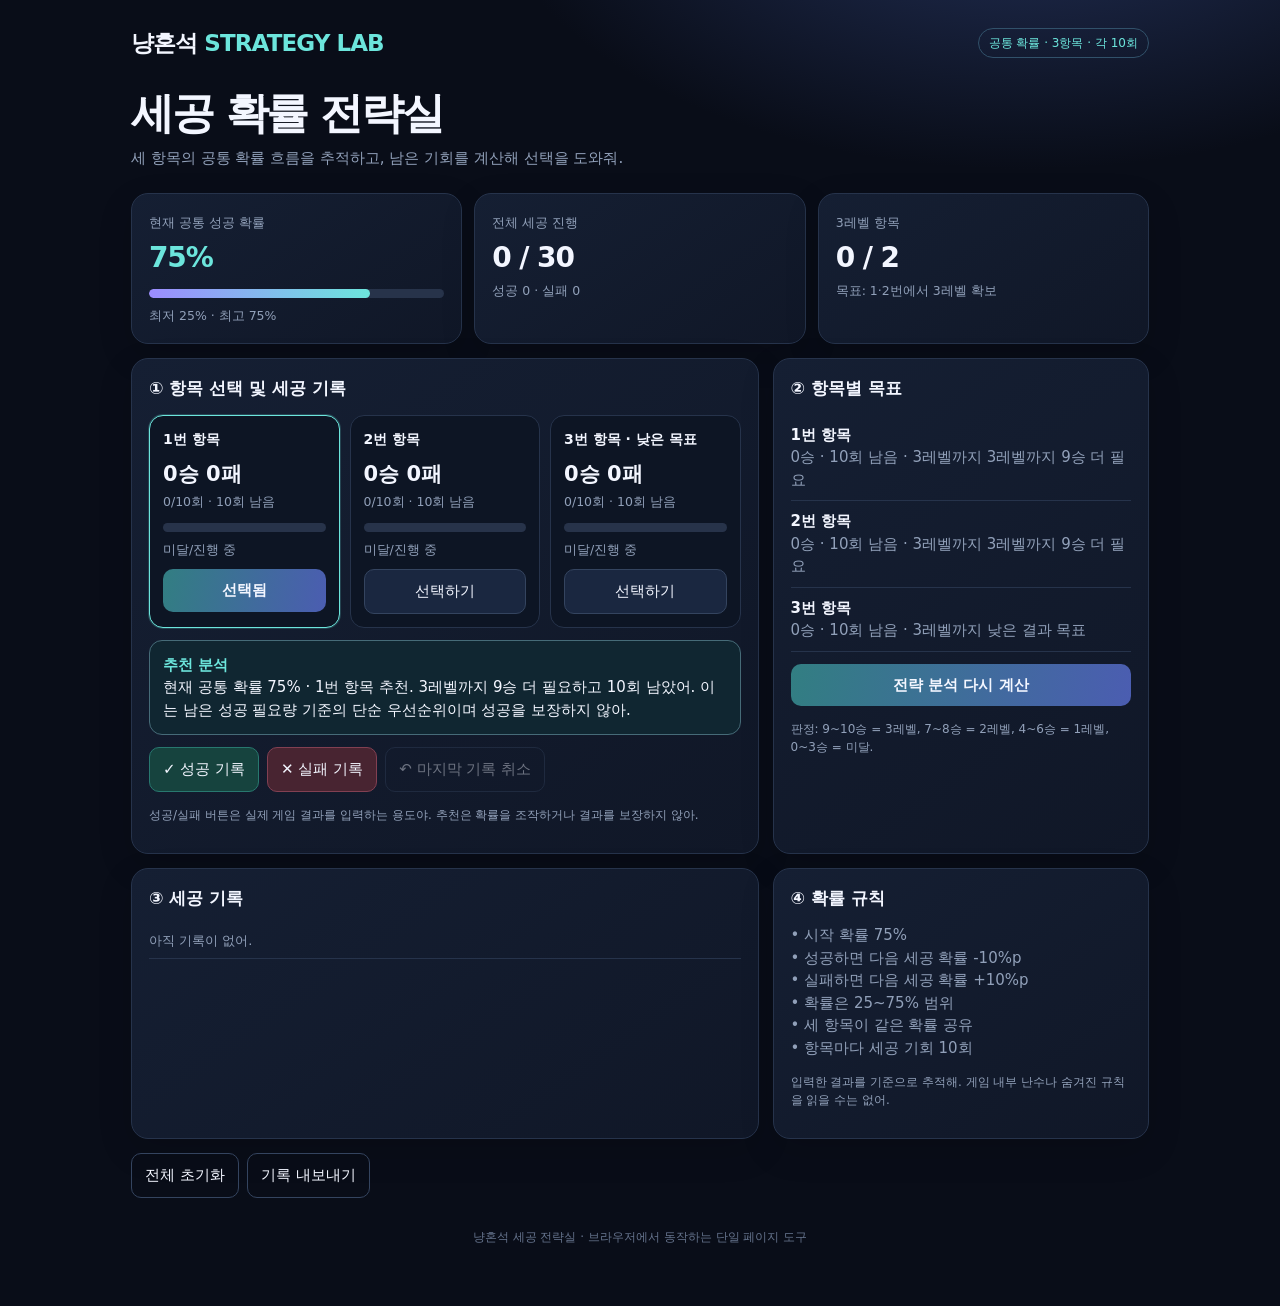
==== index.html @ 6bd81490 "Replace dino-web backend with Nyanghon Stone strategy site" ====
<!doctype html><html lang="ko"><head><meta charset="utf-8"><meta name="viewport" content="width=device-width,initial-scale=1"><meta name="theme-color" content="#090d18"><title>냥혼석 세공 전략실</title><style>
:root{color-scheme:dark;--bg:#090d18;--panel:#121a2b;--line:#26334b;--muted:#91a0b9;--text:#f3f6ff;--cyan:#6ce5dc;--violet:#9c8cff;--red:#ff8795}*{box-sizing:border-box}body{margin:0;background:radial-gradient(900px 500px at 80% -10%,#24325b 0%,transparent 60%),var(--bg);color:var(--text);font:15px/1.5 system-ui,-apple-system,"Noto Sans KR",sans-serif}main{max-width:1050px;margin:auto;padding:26px 16px 60px}.top{display:flex;justify-content:space-between;align-items:center;gap:12px;flex-wrap:wrap}.brand{font-weight:900;letter-spacing:-.04em;font-size:23px}.brand span{color:var(--cyan)}.pill{border:1px solid #31516a;color:var(--cyan);border-radius:99px;padding:5px 10px;font-size:12px}h1{font-size:clamp(27px,5vw,43px);line-height:1.15;letter-spacing:-.05em;margin:28px 0 9px}.sub{color:var(--muted);margin:0 0 24px}.stats{display:grid;grid-template-columns:repeat(3,1fr);gap:12px}.panel,.stat{background:linear-gradient(145deg,#151f33,#101727);border:1px solid var(--line);border-radius:17px;padding:17px;box-shadow:0 12px 35px #0002}.stat small,.muted{color:var(--muted)}.stat strong{display:block;font-size:28px;margin-top:3px;letter-spacing:-.04em}.stat strong.cyan{color:var(--cyan)}.layout{display:grid;grid-template-columns:1.25fr .75fr;gap:14px;margin-top:14px}.panel h2{font-size:17px;margin:0 0 13px}.meter{height:9px;border-radius:99px;background:#27334a;overflow:hidden;margin:10px 0 6px}.meter i{display:block;height:100%;background:linear-gradient(90deg,var(--violet),var(--cyan));border-radius:99px;transition:width .2s}.items{display:grid;grid-template-columns:repeat(3,1fr);gap:10px}.item{border:1px solid var(--line);background:#0d1524;border-radius:14px;padding:13px;min-width:0}.item.active{border-color:var(--cyan);box-shadow:0 0 0 1px #6ce5dc33}.item h3{margin:0;font-size:14px}.level{font-size:21px;font-weight:850;margin:9px 0 0}.item small{color:var(--muted)}button{font:inherit;color:var(--text);border:1px solid #34445f;background:#1a2740;border-radius:10px;padding:10px 13px;cursor:pointer}button:hover{filter:brightness(1.15)}button:disabled{opacity:.4;cursor:not-allowed}.btnrow{display:flex;gap:8px;flex-wrap:wrap;margin-top:12px}.success{background:#16433e;border-color:#28786f}.fail{background:#482431;border-color:#824052}.primary{background:linear-gradient(100deg,#327e82,#4b5db1);border:0;font-weight:750}.ghost{background:transparent}.wide{width:100%}.log{max-height:260px;overflow:auto;font-size:13px}.log div{padding:7px 0;border-bottom:1px solid #26334b}.tag{display:inline-block;border-radius:6px;padding:2px 7px;background:#27334a;font-size:11px;margin-right:5px}.tag.ok{color:var(--cyan)}.tag.no{color:var(--red)}.recommend{border:1px solid #466b78;background:#102631;border-radius:13px;padding:13px;margin-top:12px}.recommend b{color:var(--cyan)}.note{font-size:12px;color:var(--muted);margin-top:14px}.actions{display:flex;gap:8px;flex-wrap:wrap}.foot{color:#65738c;font-size:12px;text-align:center;margin-top:30px}@media(max-width:760px){.layout{grid-template-columns:1fr}.stats{gap:8px}.stat{padding:12px}.stat strong{font-size:23px}.items{gap:7px}.item{padding:10px}.item .level{font-size:18px}}
</style></head><body><main><div class="top"><div class="brand">냥혼석 <span>STRATEGY LAB</span></div><div class="pill">공통 확률 · 3항목 · 각 10회</div></div><h1>세공 확률 전략실</h1><p class="sub">세 항목의 공통 확률 흐름을 추적하고, 남은 기회를 계산해 선택을 도와줘.</p>
<section class="stats"><div class="stat"><small>현재 공통 성공 확률</small><strong class="cyan" id="prob">75%</strong><div class="meter"><i id="bar" style="width:75%"></i></div><small>최저 25% · 최고 75%</small></div><div class="stat"><small>전체 세공 진행</small><strong id="total">0 / 30</strong><small id="record">성공 0 · 실패 0</small></div><div class="stat"><small>3레벨 항목</small><strong id="level3">0 / 2</strong><small>목표: 1·2번에서 3레벨 확보</small></div></section>
<div class="layout"><section class="panel"><h2>① 항목 선택 및 세공 기록</h2><div class="items" id="items"></div><div class="recommend"><b>추천 분석</b><div id="recText">세공 결과를 기록하면 현재 확률과 남은 횟수를 바탕으로 다음 선택을 분석해.</div></div><div class="btnrow"><button class="success" id="win">✓ 성공 기록</button><button class="fail" id="lose">✕ 실패 기록</button><button class="ghost" id="undo">↶ 마지막 기록 취소</button></div><p class="note">성공/실패 버튼은 실제 게임 결과를 입력하는 용도야. 추천은 확률을 조작하거나 결과를 보장하지 않아.</p></section>
<aside class="panel"><h2>② 항목별 목표</h2><div id="goals"></div><div class="btnrow"><button class="primary wide" id="auto">전략 분석 다시 계산</button></div><div class="note">판정: 9~10승 = 3레벨, 7~8승 = 2레벨, 4~6승 = 1레벨, 0~3승 = 미달.</div></aside></div>
<div class="layout"><section class="panel"><h2>③ 세공 기록</h2><div class="log" id="log"><div class="muted">아직 기록이 없어. 항목을 고르고 결과를 기록해 줘.</div></div></section><section class="panel"><h2>④ 확률 규칙</h2><div class="muted">• 시작 확률 75%<br>• 성공하면 다음 세공 확률 -10%p<br>• 실패하면 다음 세공 확률 +10%p<br>• 확률은 25~75% 범위<br>• 세 항목이 같은 확률 공유<br>• 항목마다 세공 기회 10회</div><p class="note">입력한 결과를 기준으로 추적해. 게임 내부 난수나 숨겨진 규칙을 읽을 수는 없어.</p></section></div><div class="actions" style="margin-top:14px"><button class="ghost" id="reset">전체 초기화</button><button class="ghost" id="export">기록 내보내기</button></div><div class="foot">냥혼석 세공 전략실 · 브라우저에서 동작하는 단일 페이지 도구</div></main>
<script>
const names=["1번 항목","2번 항목","3번 항목"];let p=75,active=0,items=[[],[],[]],history=[];const el=id=>document.getElementById(id);
function level(n){return n>=9?3:n>=7?2:n>=4?1:0}
function render(){const total=items.reduce((a,x)=>a+x.length,0),wins=items.flat().filter(Boolean).length;el('prob').textContent=p+'%';el('bar').style.width=p+'%';el('total').textContent=total+' / 30';el('record').textContent='성공 '+wins+' · 실패 '+(total-wins);el('level3').textContent=items.slice(0,2).filter(x=>level(x.filter(Boolean).length)===3).length+' / 2';
el('items').innerHTML=items.map((x,i)=>{const w=x.filter(Boolean).length,l=level(w);return '<div class="item '+(i===active?'active':'')+'"><h3>'+names[i]+(i===2?' · 낮은 목표':'')+'</h3><div class="level">'+w+'승 '+(x.length-w)+'패</div><small>'+x.length+'/10회 · '+(10-x.length)+'회 남음</small><div class="meter"><i style="width:'+(x.length*10)+'%"></i></div><small>'+(l?l+'레벨':'미달/진행 중')+'</small><div style="margin-top:9px"><button data-pick="'+i+'" class="wide '+(i===active?'primary':'')+'">'+(i===active?'선택됨':'선택하기')+'</button></div></div>'}).join('');
el('goals').innerHTML=items.map((x,i)=>{const w=x.filter(Boolean).length;return '<div style="padding:9px 0;border-bottom:1px solid #26334b"><b>'+names[i]+'</b><div class="muted">'+w+'승 · '+(10-x.length)+'회 남음 · 3레벨까지 '+(i===2?'낮은 결과 목표':'3레벨까지 '+Math.max(0,9-w)+'승 더 필요')+'</div></div>'}).join('');
const candidates=items.map((x,i)=>({i,left:10-x.length,w:x.filter(Boolean).length,need:Math.max(0,9-x.filter(Boolean).length)})).filter(x=>x.left>0&&x.i<2);let rec='1·2번 항목의 세공이 끝났어. 3번은 낮은 결과를 목표로 별도 관리해.';if(candidates.length){candidates.sort((a,b)=>(a.need/a.left)-(b.need/b.left)||b.left-a.left);const b=candidates[0];rec='현재 공통 확률 '+p+'% · '+names[b.i]+' 추천. 3레벨까지 '+b.need+'승 더 필요하고 '+b.left+'회 남았어. 이는 남은 성공 필요량 기준의 단순 우선순위이며 성공을 보장하지 않아.'}el('recText').textContent=rec;
el('win').disabled=items[active].length>=10||total>=30;el('lose').disabled=items[active].length>=10||total>=30;el('undo').disabled=!history.length;el('log').innerHTML=history.length?history.slice().reverse().map(h=>'<div><span class="tag '+(h.ok?'ok':'no')+'">'+(h.ok?'성공':'실패')+'</span>'+names[h.i]+' · '+h.before+'% → '+h.after+'% <span class="muted">('+h.iCount+'/10회)</span></div>').join(''):'<div class="muted">아직 기록이 없어.</div>'}
el('items').addEventListener('click',e=>{const b=e.target.closest('[data-pick]');if(b){active=+b.dataset.pick;render()}});
function record(ok){if(items[active].length>=10||items.flat().length>=30)return;const before=p;items[active].push(ok);p=Math.max(25,Math.min(75,p+(ok?-10:10)));history.push({i:active,ok,before,after:p,iCount:items[active].length});render()}
el('win').onclick=()=>record(true);el('lose').onclick=()=>record(false);el('undo').onclick=()=>{const h=history.pop();if(!h)return;items[h.i].pop();p=h.before;render()};el('auto').onclick=render;
el('reset').onclick=()=>{if(confirm('모든 항목과 기록을 초기화할까?')){p=75;active=0;items=[[],[],[]];history=[];render()}};
el('export').onclick=()=>{const lines=['항목,순서,결과,시도 전 확률,시도 후 확률'];history.forEach(h=>lines.push(names[h.i]+','+h.iCount+','+(h.ok?'성공':'실패')+','+h.before+'%,'+h.after+'%'));const a=document.createElement('a');a.href=URL.createObjectURL(new Blob(['\ufeff'+lines.join('\n')],{type:'text/csv;charset=utf-8'}));a.download='냥혼석-세공기록.csv';a.click();URL.revokeObjectURL(a.href)};render();
</script></body></html>
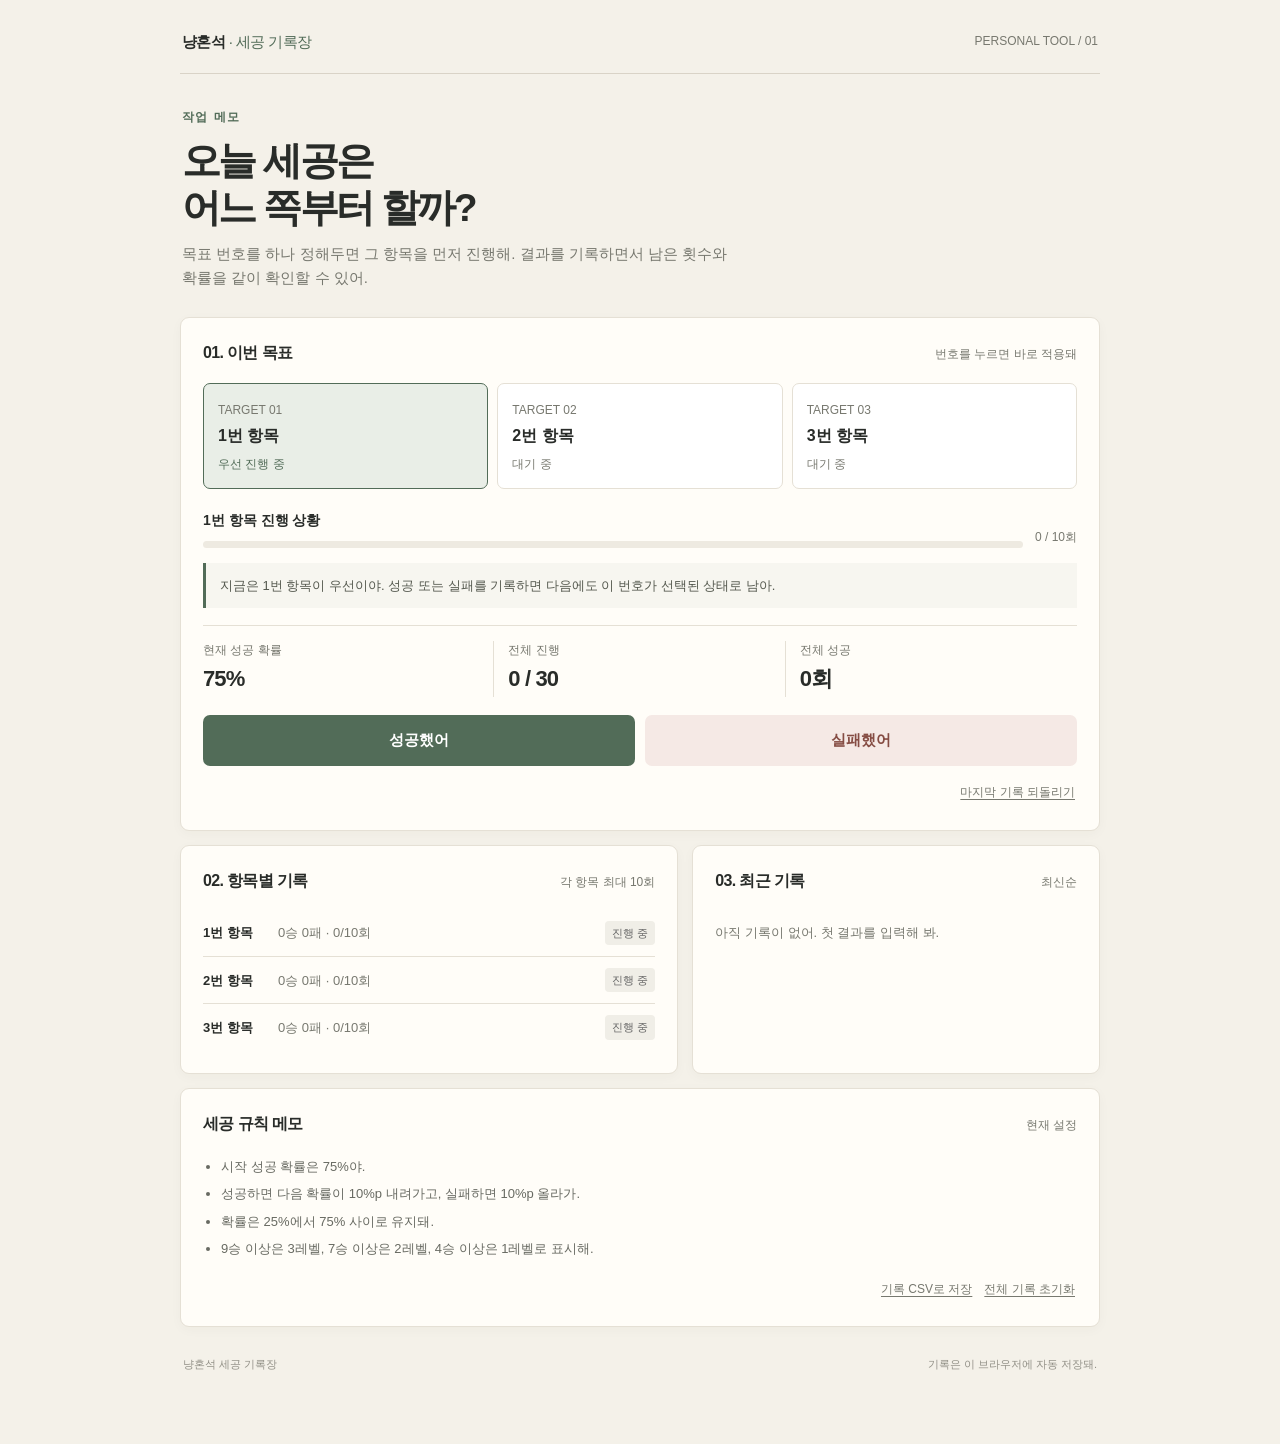
==== commit 12753765: "Redesign stone strategy page with target-first workflow" ====
--- a/index.html
+++ b/index.html
@@ -1,21 +1,128 @@
-<!doctype html><html lang="ko"><head><meta charset="utf-8"><meta name="viewport" content="width=device-width,initial-scale=1"><meta name="theme-color" content="#090d18"><title>냥혼석 세공 전략실</title><style>
-:root{color-scheme:dark;--bg:#090d18;--panel:#121a2b;--line:#26334b;--muted:#91a0b9;--text:#f3f6ff;--cyan:#6ce5dc;--violet:#9c8cff;--red:#ff8795}*{box-sizing:border-box}body{margin:0;background:radial-gradient(900px 500px at 80% -10%,#24325b 0%,transparent 60%),var(--bg);color:var(--text);font:15px/1.5 system-ui,-apple-system,"Noto Sans KR",sans-serif}main{max-width:1050px;margin:auto;padding:26px 16px 60px}.top{display:flex;justify-content:space-between;align-items:center;gap:12px;flex-wrap:wrap}.brand{font-weight:900;letter-spacing:-.04em;font-size:23px}.brand span{color:var(--cyan)}.pill{border:1px solid #31516a;color:var(--cyan);border-radius:99px;padding:5px 10px;font-size:12px}h1{font-size:clamp(27px,5vw,43px);line-height:1.15;letter-spacing:-.05em;margin:28px 0 9px}.sub{color:var(--muted);margin:0 0 24px}.stats{display:grid;grid-template-columns:repeat(3,1fr);gap:12px}.panel,.stat{background:linear-gradient(145deg,#151f33,#101727);border:1px solid var(--line);border-radius:17px;padding:17px;box-shadow:0 12px 35px #0002}.stat small,.muted{color:var(--muted)}.stat strong{display:block;font-size:28px;margin-top:3px;letter-spacing:-.04em}.stat strong.cyan{color:var(--cyan)}.layout{display:grid;grid-template-columns:1.25fr .75fr;gap:14px;margin-top:14px}.panel h2{font-size:17px;margin:0 0 13px}.meter{height:9px;border-radius:99px;background:#27334a;overflow:hidden;margin:10px 0 6px}.meter i{display:block;height:100%;background:linear-gradient(90deg,var(--violet),var(--cyan));border-radius:99px;transition:width .2s}.items{display:grid;grid-template-columns:repeat(3,1fr);gap:10px}.item{border:1px solid var(--line);background:#0d1524;border-radius:14px;padding:13px;min-width:0}.item.active{border-color:var(--cyan);box-shadow:0 0 0 1px #6ce5dc33}.item h3{margin:0;font-size:14px}.level{font-size:21px;font-weight:850;margin:9px 0 0}.item small{color:var(--muted)}button{font:inherit;color:var(--text);border:1px solid #34445f;background:#1a2740;border-radius:10px;padding:10px 13px;cursor:pointer}button:hover{filter:brightness(1.15)}button:disabled{opacity:.4;cursor:not-allowed}.btnrow{display:flex;gap:8px;flex-wrap:wrap;margin-top:12px}.success{background:#16433e;border-color:#28786f}.fail{background:#482431;border-color:#824052}.primary{background:linear-gradient(100deg,#327e82,#4b5db1);border:0;font-weight:750}.ghost{background:transparent}.wide{width:100%}.log{max-height:260px;overflow:auto;font-size:13px}.log div{padding:7px 0;border-bottom:1px solid #26334b}.tag{display:inline-block;border-radius:6px;padding:2px 7px;background:#27334a;font-size:11px;margin-right:5px}.tag.ok{color:var(--cyan)}.tag.no{color:var(--red)}.recommend{border:1px solid #466b78;background:#102631;border-radius:13px;padding:13px;margin-top:12px}.recommend b{color:var(--cyan)}.note{font-size:12px;color:var(--muted);margin-top:14px}.actions{display:flex;gap:8px;flex-wrap:wrap}.foot{color:#65738c;font-size:12px;text-align:center;margin-top:30px}@media(max-width:760px){.layout{grid-template-columns:1fr}.stats{gap:8px}.stat{padding:12px}.stat strong{font-size:23px}.items{gap:7px}.item{padding:10px}.item .level{font-size:18px}}
-</style></head><body><main><div class="top"><div class="brand">냥혼석 <span>STRATEGY LAB</span></div><div class="pill">공통 확률 · 3항목 · 각 10회</div></div><h1>세공 확률 전략실</h1><p class="sub">세 항목의 공통 확률 흐름을 추적하고, 남은 기회를 계산해 선택을 도와줘.</p>
-<section class="stats"><div class="stat"><small>현재 공통 성공 확률</small><strong class="cyan" id="prob">75%</strong><div class="meter"><i id="bar" style="width:75%"></i></div><small>최저 25% · 최고 75%</small></div><div class="stat"><small>전체 세공 진행</small><strong id="total">0 / 30</strong><small id="record">성공 0 · 실패 0</small></div><div class="stat"><small>3레벨 항목</small><strong id="level3">0 / 2</strong><small>목표: 1·2번에서 3레벨 확보</small></div></section>
-<div class="layout"><section class="panel"><h2>① 항목 선택 및 세공 기록</h2><div class="items" id="items"></div><div class="recommend"><b>추천 분석</b><div id="recText">세공 결과를 기록하면 현재 확률과 남은 횟수를 바탕으로 다음 선택을 분석해.</div></div><div class="btnrow"><button class="success" id="win">✓ 성공 기록</button><button class="fail" id="lose">✕ 실패 기록</button><button class="ghost" id="undo">↶ 마지막 기록 취소</button></div><p class="note">성공/실패 버튼은 실제 게임 결과를 입력하는 용도야. 추천은 확률을 조작하거나 결과를 보장하지 않아.</p></section>
-<aside class="panel"><h2>② 항목별 목표</h2><div id="goals"></div><div class="btnrow"><button class="primary wide" id="auto">전략 분석 다시 계산</button></div><div class="note">판정: 9~10승 = 3레벨, 7~8승 = 2레벨, 4~6승 = 1레벨, 0~3승 = 미달.</div></aside></div>
-<div class="layout"><section class="panel"><h2>③ 세공 기록</h2><div class="log" id="log"><div class="muted">아직 기록이 없어. 항목을 고르고 결과를 기록해 줘.</div></div></section><section class="panel"><h2>④ 확률 규칙</h2><div class="muted">• 시작 확률 75%<br>• 성공하면 다음 세공 확률 -10%p<br>• 실패하면 다음 세공 확률 +10%p<br>• 확률은 25~75% 범위<br>• 세 항목이 같은 확률 공유<br>• 항목마다 세공 기회 10회</div><p class="note">입력한 결과를 기준으로 추적해. 게임 내부 난수나 숨겨진 규칙을 읽을 수는 없어.</p></section></div><div class="actions" style="margin-top:14px"><button class="ghost" id="reset">전체 초기화</button><button class="ghost" id="export">기록 내보내기</button></div><div class="foot">냥혼석 세공 전략실 · 브라우저에서 동작하는 단일 페이지 도구</div></main>
+<!doctype html>
+<html lang="ko">
+<head>
+<meta charset="utf-8">
+<meta name="viewport" content="width=device-width, initial-scale=1">
+<meta name="theme-color" content="#f4f1e9">
+<title>냥혼석 세공 기록</title>
+<style>
+:root{--paper:#f4f1e9;--sheet:#fffdf8;--ink:#292c29;--muted:#77786f;--line:#e5e0d5;--green:#526c58;--green-pale:#e9eee7;--red:#a45e52;--red-pale:#f5e9e5;--gold:#b28a4b}
+*{box-sizing:border-box}
+body{margin:0;background:var(--paper);color:var(--ink);font:15px/1.65 -apple-system,BlinkMacSystemFont,"Noto Sans KR","Malgun Gothic",sans-serif}
+main{width:min(920px,100% - 32px);margin:0 auto;padding:30px 0 56px}
+header{display:flex;justify-content:space-between;align-items:center;padding:0 2px 18px;border-bottom:1px solid #d9d3c7}
+.brand{font-size:15px;font-weight:800;letter-spacing:-.04em}.brand span{color:var(--green);font-weight:500}
+.edition{font-size:12px;color:var(--muted)}
+.intro{padding:34px 2px 26px}
+.eyebrow{font-size:12px;letter-spacing:.12em;color:var(--green);font-weight:700}
+h1{font-size:clamp(28px,5vw,39px);letter-spacing:-.065em;line-height:1.22;margin:9px 0 10px;font-weight:800}
+.intro p{color:var(--muted);margin:0;max-width:560px}
+.sheet{background:var(--sheet);border:1px solid var(--line);border-radius:9px;padding:22px;margin-bottom:14px;box-shadow:0 3px 12px #423b2b08}
+.section-head{display:flex;justify-content:space-between;gap:12px;align-items:baseline;margin-bottom:16px}
+.section-head h2{font-size:16px;margin:0;letter-spacing:-.04em}
+.section-head small{color:var(--muted);font-size:12px}
+.target-list{display:grid;grid-template-columns:repeat(3,1fr);gap:9px}
+.target{background:#fff;border:1px solid var(--line);border-radius:7px;padding:13px 14px;text-align:left;color:var(--ink);cursor:pointer;transition:border-color .15s,background .15s}
+.target:hover{border-color:#9aa994}
+.target.selected{border:1.5px solid var(--green);background:var(--green-pale)}
+.target .num{font-size:12px;color:var(--muted)}
+.target strong{display:block;font-size:16px;margin-top:2px}
+.target .status{display:block;font-size:12px;color:var(--muted);margin-top:5px}
+.target.selected .status{color:var(--green)}
+.progress-row{display:grid;grid-template-columns:1fr auto;gap:12px;align-items:end;margin-top:20px}
+.progress-title{font-weight:700;font-size:14px}.progress-meta{font-size:12px;color:var(--muted)}
+.track{height:7px;background:#eeeae1;border-radius:10px;overflow:hidden;margin-top:9px}
+.track i{display:block;height:100%;background:var(--green);border-radius:10px;transition:width .2s}
+.target-note{margin-top:15px;padding:12px 14px;background:#f7f6f0;border-left:3px solid var(--green);font-size:13px;color:#55594f}
+.stats{display:grid;grid-template-columns:repeat(3,1fr);gap:0;margin-top:17px;border-top:1px solid var(--line);padding-top:15px}
+.stat{padding:0 14px;border-right:1px solid var(--line)}.stat:first-child{padding-left:0}.stat:last-child{border:0}
+.stat small{display:block;color:var(--muted);font-size:12px}.stat strong{font-size:22px;letter-spacing:-.04em}
+.actions{display:grid;grid-template-columns:1fr 1fr;gap:10px;margin-top:18px}
+button{font:inherit;cursor:pointer}
+.record{border:0;border-radius:7px;padding:13px 12px;font-weight:750}
+.record:disabled{opacity:.35;cursor:not-allowed}
+.win{background:var(--green);color:white}.lose{background:var(--red-pale);color:#854c43}
+.small-actions{display:flex;gap:8px;justify-content:flex-end;margin-top:12px}
+.text-btn{border:0;background:transparent;color:var(--muted);font-size:12px;padding:5px 2px;text-decoration:underline;text-underline-offset:3px}
+.lower{display:grid;grid-template-columns:1.1fr .9fr;gap:14px}
+.rows{display:grid;gap:0}
+.item-row{display:grid;grid-template-columns:65px 1fr auto;gap:10px;align-items:center;padding:11px 0;border-bottom:1px solid var(--line)}
+.item-row:last-child{border:0}
+.item-name{font-weight:700;font-size:13px}.item-count{font-size:13px;color:var(--muted)}
+.level-pill{font-size:11px;border-radius:4px;padding:3px 7px;background:#f0eee7;color:#666}
+.level-pill.done{background:var(--green-pale);color:var(--green)}
+.log{max-height:245px;overflow:auto}
+.log-entry{display:grid;grid-template-columns:46px 1fr auto;gap:8px;padding:9px 0;border-bottom:1px solid var(--line);font-size:12px}
+.log-entry:last-child{border:0}
+.result{font-weight:700}.result.ok{color:var(--green)}.result.no{color:var(--red)}
+.empty{color:var(--muted);font-size:13px;padding:12px 0}
+.rules{font-size:13px;color:#686a62;margin:0;padding-left:18px}.rules li{padding:3px 0}
+.footer{display:flex;justify-content:space-between;gap:12px;align-items:center;color:#929087;font-size:11px;padding:14px 3px}
+@media(max-width:640px){main{width:calc(100% - 24px);padding-top:19px}.intro{padding:27px 2px 20px}.sheet{padding:17px}.target-list{gap:6px}.target{padding:11px 9px}.target strong{font-size:14px}.target .status{font-size:11px}.lower{grid-template-columns:1fr}.stats{gap:0}.stat{padding:0 9px}.stat strong{font-size:19px}.progress-row{margin-top:17px}}
+</style>
+</head>
+<body>
+<main>
+<header><div class="brand">냥혼석 <span>· 세공 기록장</span></div><div class="edition">PERSONAL TOOL / 01</div></header>
+<section class="intro"><div class="eyebrow">작업 메모</div><h1>오늘 세공은<br>어느 쪽부터 할까?</h1><p>목표 번호를 하나 정해두면 그 항목을 먼저 진행해. 결과를 기록하면서 남은 횟수와 확률을 같이 확인할 수 있어.</p></section>
+
+<section class="sheet">
+ <div class="section-head"><h2>01. 이번 목표</h2><small>번호를 누르면 바로 적용돼</small></div>
+ <div class="target-list" id="targets">
+  <button class="target selected" data-target="0"><span class="num">TARGET 01</span><strong>1번 항목</strong><span class="status">우선 진행 중</span></button>
+  <button class="target" data-target="1"><span class="num">TARGET 02</span><strong>2번 항목</strong><span class="status">대기 중</span></button>
+  <button class="target" data-target="2"><span class="num">TARGET 03</span><strong>3번 항목</strong><span class="status">대기 중</span></button>
+ </div>
+ <div class="progress-row"><div><div class="progress-title" id="focusTitle">1번 항목 진행 상황</div><div class="track"><i id="focusBar" style="width:0%"></i></div></div><div class="progress-meta" id="focusCount">0 / 10회</div></div>
+ <div class="target-note" id="advice">목표로 선택한 1번 항목을 우선 진행해. 아래 성공 또는 실패를 누르면 이 항목에 결과가 기록돼.</div>
+ <div class="stats">
+  <div class="stat"><small>현재 성공 확률</small><strong id="prob">75%</strong></div>
+  <div class="stat"><small>전체 진행</small><strong id="total">0 / 30</strong></div>
+  <div class="stat"><small>전체 성공</small><strong id="wins">0회</strong></div>
+ </div>
+ <div class="actions"><button class="record win" id="success">성공했어</button><button class="record lose" id="failure">실패했어</button></div>
+ <div class="small-actions"><button class="text-btn" id="undo">마지막 기록 되돌리기</button></div>
+</section>
+
+<div class="lower">
+ <section class="sheet"><div class="section-head"><h2>02. 항목별 기록</h2><small>각 항목 최대 10회</small></div><div class="rows" id="itemRows"></div></section>
+ <section class="sheet"><div class="section-head"><h2>03. 최근 기록</h2><small>최신순</small></div><div class="log" id="log"><div class="empty">아직 기록이 없어. 첫 결과를 입력해 봐.</div></div></section>
+</div>
+<section class="sheet"><div class="section-head"><h2>세공 규칙 메모</h2><small>현재 설정</small></div><ul class="rules"><li>시작 성공 확률은 75%야.</li><li>성공하면 다음 확률이 10%p 내려가고, 실패하면 10%p 올라가.</li><li>확률은 25%에서 75% 사이로 유지돼.</li><li>9승 이상은 3레벨, 7승 이상은 2레벨, 4승 이상은 1레벨로 표시해.</li></ul>
+ <div class="small-actions"><button class="text-btn" id="export">기록 CSV로 저장</button><button class="text-btn" id="reset">전체 기록 초기화</button></div>
+</section>
+<footer class="footer"><span>냥혼석 세공 기록장</span><span>기록은 이 브라우저에 자동 저장돼.</span></footer>
+</main>
 <script>
-const names=["1번 항목","2번 항목","3번 항목"];let p=75,active=0,items=[[],[],[]],history=[];const el=id=>document.getElementById(id);
+const names=["1번 항목","2번 항목","3번 항목"];
+const KEY="nyanghon-stone-notes-v2";
+let state={p:75,target:0,items:[[],[],[]],history:[]};
+const $=id=>document.getElementById(id);
 function level(n){return n>=9?3:n>=7?2:n>=4?1:0}
-function render(){const total=items.reduce((a,x)=>a+x.length,0),wins=items.flat().filter(Boolean).length;el('prob').textContent=p+'%';el('bar').style.width=p+'%';el('total').textContent=total+' / 30';el('record').textContent='성공 '+wins+' · 실패 '+(total-wins);el('level3').textContent=items.slice(0,2).filter(x=>level(x.filter(Boolean).length)===3).length+' / 2';
-el('items').innerHTML=items.map((x,i)=>{const w=x.filter(Boolean).length,l=level(w);return '<div class="item '+(i===active?'active':'')+'"><h3>'+names[i]+(i===2?' · 낮은 목표':'')+'</h3><div class="level">'+w+'승 '+(x.length-w)+'패</div><small>'+x.length+'/10회 · '+(10-x.length)+'회 남음</small><div class="meter"><i style="width:'+(x.length*10)+'%"></i></div><small>'+(l?l+'레벨':'미달/진행 중')+'</small><div style="margin-top:9px"><button data-pick="'+i+'" class="wide '+(i===active?'primary':'')+'">'+(i===active?'선택됨':'선택하기')+'</button></div></div>'}).join('');
-el('goals').innerHTML=items.map((x,i)=>{const w=x.filter(Boolean).length;return '<div style="padding:9px 0;border-bottom:1px solid #26334b"><b>'+names[i]+'</b><div class="muted">'+w+'승 · '+(10-x.length)+'회 남음 · 3레벨까지 '+(i===2?'낮은 결과 목표':'3레벨까지 '+Math.max(0,9-w)+'승 더 필요')+'</div></div>'}).join('');
-const candidates=items.map((x,i)=>({i,left:10-x.length,w:x.filter(Boolean).length,need:Math.max(0,9-x.filter(Boolean).length)})).filter(x=>x.left>0&&x.i<2);let rec='1·2번 항목의 세공이 끝났어. 3번은 낮은 결과를 목표로 별도 관리해.';if(candidates.length){candidates.sort((a,b)=>(a.need/a.left)-(b.need/b.left)||b.left-a.left);const b=candidates[0];rec='현재 공통 확률 '+p+'% · '+names[b.i]+' 추천. 3레벨까지 '+b.need+'승 더 필요하고 '+b.left+'회 남았어. 이는 남은 성공 필요량 기준의 단순 우선순위이며 성공을 보장하지 않아.'}el('recText').textContent=rec;
-el('win').disabled=items[active].length>=10||total>=30;el('lose').disabled=items[active].length>=10||total>=30;el('undo').disabled=!history.length;el('log').innerHTML=history.length?history.slice().reverse().map(h=>'<div><span class="tag '+(h.ok?'ok':'no')+'">'+(h.ok?'성공':'실패')+'</span>'+names[h.i]+' · '+h.before+'% → '+h.after+'% <span class="muted">('+h.iCount+'/10회)</span></div>').join(''):'<div class="muted">아직 기록이 없어.</div>'}
-el('items').addEventListener('click',e=>{const b=e.target.closest('[data-pick]');if(b){active=+b.dataset.pick;render()}});
-function record(ok){if(items[active].length>=10||items.flat().length>=30)return;const before=p;items[active].push(ok);p=Math.max(25,Math.min(75,p+(ok?-10:10)));history.push({i:active,ok,before,after:p,iCount:items[active].length});render()}
-el('win').onclick=()=>record(true);el('lose').onclick=()=>record(false);el('undo').onclick=()=>{const h=history.pop();if(!h)return;items[h.i].pop();p=h.before;render()};el('auto').onclick=render;
-el('reset').onclick=()=>{if(confirm('모든 항목과 기록을 초기화할까?')){p=75;active=0;items=[[],[],[]];history=[];render()}};
-el('export').onclick=()=>{const lines=['항목,순서,결과,시도 전 확률,시도 후 확률'];history.forEach(h=>lines.push(names[h.i]+','+h.iCount+','+(h.ok?'성공':'실패')+','+h.before+'%,'+h.after+'%'));const a=document.createElement('a');a.href=URL.createObjectURL(new Blob(['\ufeff'+lines.join('\n')],{type:'text/csv;charset=utf-8'}));a.download='냥혼석-세공기록.csv';a.click();URL.revokeObjectURL(a.href)};render();
-</script></body></html>+function load(){try{const saved=JSON.parse(localStorage.getItem(KEY));if(saved&&Array.isArray(saved.items)&&saved.items.length===3){state={...state,...saved};state.items=state.items.map(x=>Array.isArray(x)?x.slice(0,10):[]);state.target=Math.max(0,Math.min(2,Number(state.target)||0));}}catch(e){}}
+function save(){try{localStorage.setItem(KEY,JSON.stringify(state))}catch(e){}}
+function render(){
+ const total=state.items.reduce((n,a)=>n+a.length,0);
+ const wins=state.items.reduce((n,a)=>n+a.filter(Boolean).length,0);
+ const chosen=state.items[state.target], count=chosen.length, won=chosen.filter(Boolean).length;
+ $("prob").textContent=state.p+"%";$("total").textContent=total+" / 30";$("wins").textContent=wins+"회";
+ $("focusTitle").textContent=names[state.target]+" 진행 상황";$("focusCount").textContent=count+" / 10회";$("focusBar").style.width=(count*10)+"%";
+ document.querySelectorAll("[data-target]").forEach(btn=>{const i=Number(btn.dataset.target),n=state.items[i].length,w=state.items[i].filter(Boolean).length;btn.classList.toggle("selected",i===state.target);btn.querySelector(".status").textContent=i===state.target?"우선 진행 중":n>=10?"기록 완료":level(w)===3?"3레벨 달성":"대기 중"});
+ if(count>=10){$("advice").textContent=level(won)===3?"목표 달성! "+names[state.target]+"에서 3레벨을 만들었어. 다른 번호를 목표로 바꿔도 돼.":"이 항목의 10회 기록이 끝났어. 현재 "+level(won)+"레벨이야. 다른 번호를 선택할 수 있어."}
+ else if(level(won)===3){$("advice").textContent="현재 "+names[state.target]+" 목표를 달성했어. 더 진행할지, 다른 번호로 목표를 바꿀지 선택하면 돼."}
+ else{$("advice").textContent="지금은 "+names[state.target]+"이 우선이야. 성공 또는 실패를 기록하면 다음에도 이 번호가 선택된 상태로 남아."}
+ $("success").disabled=count>=10||total>=30;$("failure").disabled=count>=10||total>=30;$("undo").disabled=state.history.length===0;
+ $("itemRows").innerHTML=state.items.map((a,i)=>{const w=a.filter(Boolean).length,l=level(w);return '<div class="item-row"><div class="item-name">'+names[i]+'</div><div class="item-count">'+w+'승 '+(a.length-w)+'패 · '+a.length+'/10회</div><span class="level-pill '+(l===3?'done':'')+'">'+(l?l+"레벨":"진행 중")+'</span></div>'}).join("");
+ $("log").innerHTML=state.history.length?state.history.slice().reverse().slice(0,40).map(h=>'<div class="log-entry"><span class="result '+(h.ok?"ok":"no")+'">'+(h.ok?"성공":"실패")+'</span><span>'+names[h.i]+' · '+h.before+'% → '+h.after+'%</span><span class="item-count">'+h.iCount+'/10</span></div>').join(""):'<div class="empty">아직 기록이 없어. 첫 결과를 입력해 봐.</div>';
+ save();
+}
+$("targets").addEventListener("click",e=>{const b=e.target.closest("[data-target]");if(!b)return;state.target=Number(b.dataset.target);render()});
+function record(ok){const i=state.target;if(state.items[i].length>=10||state.items.reduce((n,a)=>n+a.length,0)>=30)return;const before=state.p;state.items[i].push(ok);state.p=Math.max(25,Math.min(75,state.p+(ok?-10:10)));state.history.push({i,ok,before,after:state.p,iCount:state.items[i].length});render()}
+$("success").onclick=()=>record(true);$("failure").onclick=()=>record(false);
+$("undo").onclick=()=>{const h=state.history.pop();if(!h)return;state.items[h.i].pop();state.p=h.before;state.target=h.i;render()};
+$("reset").onclick=()=>{if(confirm("저장된 세공 기록을 전부 지울까?")){state={p:75,target:0,items:[[],[],[]],history:[]};render()}};
+$("export").onclick=()=>{const lines=["항목,순서,결과,시도 전 확률,시도 후 확률"];state.history.forEach(h=>lines.push(names[h.i]+","+h.iCount+","+(h.ok?"성공":"실패")+","+h.before+"%,"+h.after+"%"));const a=document.createElement("a");a.href=URL.createObjectURL(new Blob(["\ufeff"+lines.join("\n")],{type:"text/csv;charset=utf-8"}));a.download="냥혼석-세공기록.csv";a.click();URL.revokeObjectURL(a.href)};
+load();render();
+</script>
+</body>
+</html>
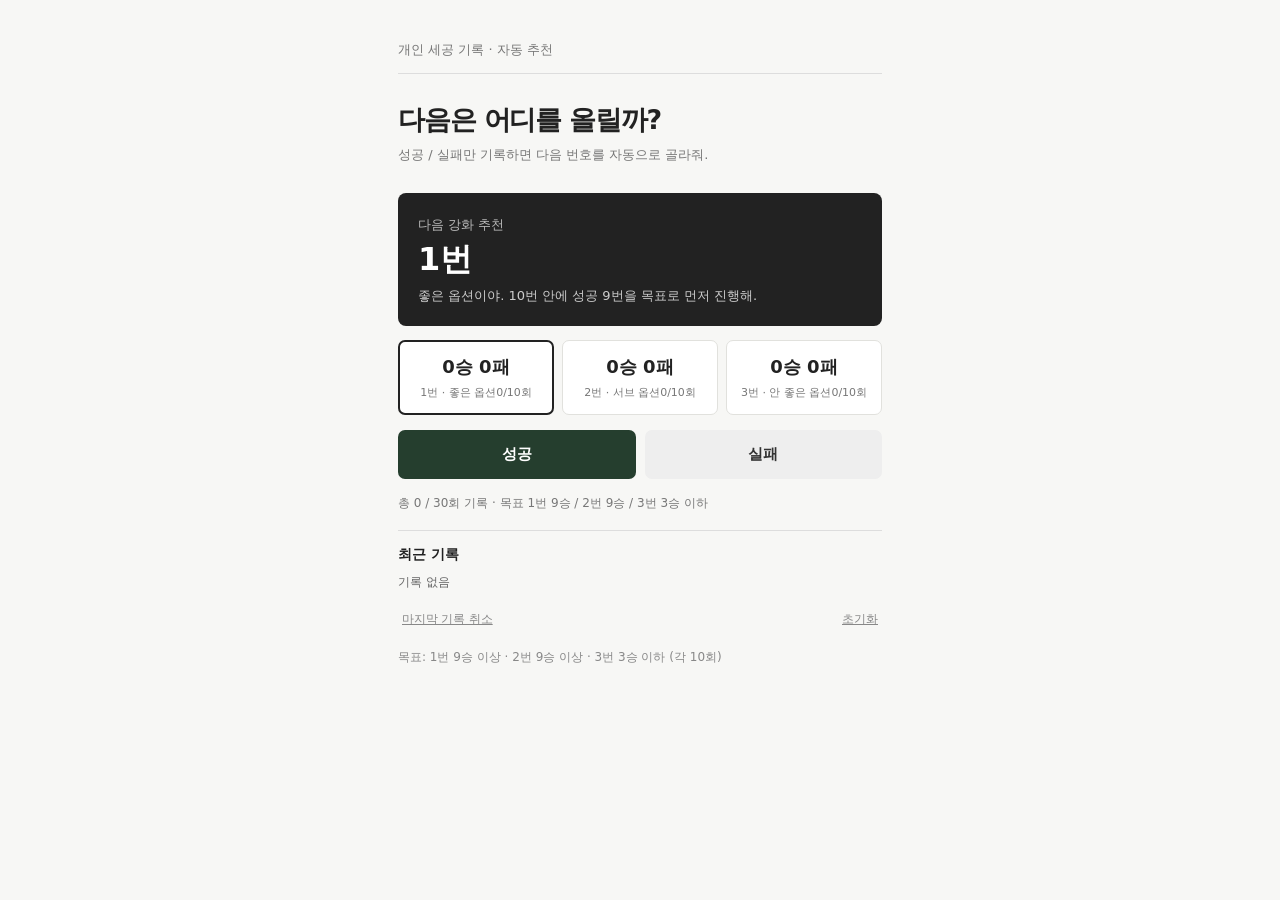
==== commit 485a7db1: "Simplify stone tracker with target-based auto recommendation" ====
--- a/index.html
+++ b/index.html
@@ -2,127 +2,61 @@
 <html lang="ko">
 <head>
 <meta charset="utf-8">
-<meta name="viewport" content="width=device-width, initial-scale=1">
-<meta name="theme-color" content="#f4f1e9">
-<title>냥혼석 세공 기록</title>
+<meta name="viewport" content="width=device-width,initial-scale=1">
+<meta name="theme-color" content="#f7f7f5">
+<title>세공 기록</title>
 <style>
-:root{--paper:#f4f1e9;--sheet:#fffdf8;--ink:#292c29;--muted:#77786f;--line:#e5e0d5;--green:#526c58;--green-pale:#e9eee7;--red:#a45e52;--red-pale:#f5e9e5;--gold:#b28a4b}
-*{box-sizing:border-box}
-body{margin:0;background:var(--paper);color:var(--ink);font:15px/1.65 -apple-system,BlinkMacSystemFont,"Noto Sans KR","Malgun Gothic",sans-serif}
-main{width:min(920px,100% - 32px);margin:0 auto;padding:30px 0 56px}
-header{display:flex;justify-content:space-between;align-items:center;padding:0 2px 18px;border-bottom:1px solid #d9d3c7}
-.brand{font-size:15px;font-weight:800;letter-spacing:-.04em}.brand span{color:var(--green);font-weight:500}
-.edition{font-size:12px;color:var(--muted)}
-.intro{padding:34px 2px 26px}
-.eyebrow{font-size:12px;letter-spacing:.12em;color:var(--green);font-weight:700}
-h1{font-size:clamp(28px,5vw,39px);letter-spacing:-.065em;line-height:1.22;margin:9px 0 10px;font-weight:800}
-.intro p{color:var(--muted);margin:0;max-width:560px}
-.sheet{background:var(--sheet);border:1px solid var(--line);border-radius:9px;padding:22px;margin-bottom:14px;box-shadow:0 3px 12px #423b2b08}
-.section-head{display:flex;justify-content:space-between;gap:12px;align-items:baseline;margin-bottom:16px}
-.section-head h2{font-size:16px;margin:0;letter-spacing:-.04em}
-.section-head small{color:var(--muted);font-size:12px}
-.target-list{display:grid;grid-template-columns:repeat(3,1fr);gap:9px}
-.target{background:#fff;border:1px solid var(--line);border-radius:7px;padding:13px 14px;text-align:left;color:var(--ink);cursor:pointer;transition:border-color .15s,background .15s}
-.target:hover{border-color:#9aa994}
-.target.selected{border:1.5px solid var(--green);background:var(--green-pale)}
-.target .num{font-size:12px;color:var(--muted)}
-.target strong{display:block;font-size:16px;margin-top:2px}
-.target .status{display:block;font-size:12px;color:var(--muted);margin-top:5px}
-.target.selected .status{color:var(--green)}
-.progress-row{display:grid;grid-template-columns:1fr auto;gap:12px;align-items:end;margin-top:20px}
-.progress-title{font-weight:700;font-size:14px}.progress-meta{font-size:12px;color:var(--muted)}
-.track{height:7px;background:#eeeae1;border-radius:10px;overflow:hidden;margin-top:9px}
-.track i{display:block;height:100%;background:var(--green);border-radius:10px;transition:width .2s}
-.target-note{margin-top:15px;padding:12px 14px;background:#f7f6f0;border-left:3px solid var(--green);font-size:13px;color:#55594f}
-.stats{display:grid;grid-template-columns:repeat(3,1fr);gap:0;margin-top:17px;border-top:1px solid var(--line);padding-top:15px}
-.stat{padding:0 14px;border-right:1px solid var(--line)}.stat:first-child{padding-left:0}.stat:last-child{border:0}
-.stat small{display:block;color:var(--muted);font-size:12px}.stat strong{font-size:22px;letter-spacing:-.04em}
-.actions{display:grid;grid-template-columns:1fr 1fr;gap:10px;margin-top:18px}
-button{font:inherit;cursor:pointer}
-.record{border:0;border-radius:7px;padding:13px 12px;font-weight:750}
-.record:disabled{opacity:.35;cursor:not-allowed}
-.win{background:var(--green);color:white}.lose{background:var(--red-pale);color:#854c43}
-.small-actions{display:flex;gap:8px;justify-content:flex-end;margin-top:12px}
-.text-btn{border:0;background:transparent;color:var(--muted);font-size:12px;padding:5px 2px;text-decoration:underline;text-underline-offset:3px}
-.lower{display:grid;grid-template-columns:1.1fr .9fr;gap:14px}
-.rows{display:grid;gap:0}
-.item-row{display:grid;grid-template-columns:65px 1fr auto;gap:10px;align-items:center;padding:11px 0;border-bottom:1px solid var(--line)}
-.item-row:last-child{border:0}
-.item-name{font-weight:700;font-size:13px}.item-count{font-size:13px;color:var(--muted)}
-.level-pill{font-size:11px;border-radius:4px;padding:3px 7px;background:#f0eee7;color:#666}
-.level-pill.done{background:var(--green-pale);color:var(--green)}
-.log{max-height:245px;overflow:auto}
-.log-entry{display:grid;grid-template-columns:46px 1fr auto;gap:8px;padding:9px 0;border-bottom:1px solid var(--line);font-size:12px}
-.log-entry:last-child{border:0}
-.result{font-weight:700}.result.ok{color:var(--green)}.result.no{color:var(--red)}
-.empty{color:var(--muted);font-size:13px;padding:12px 0}
-.rules{font-size:13px;color:#686a62;margin:0;padding-left:18px}.rules li{padding:3px 0}
-.footer{display:flex;justify-content:space-between;gap:12px;align-items:center;color:#929087;font-size:11px;padding:14px 3px}
-@media(max-width:640px){main{width:calc(100% - 24px);padding-top:19px}.intro{padding:27px 2px 20px}.sheet{padding:17px}.target-list{gap:6px}.target{padding:11px 9px}.target strong{font-size:14px}.target .status{font-size:11px}.lower{grid-template-columns:1fr}.stats{gap:0}.stat{padding:0 9px}.stat strong{font-size:19px}.progress-row{margin-top:17px}}
+*{box-sizing:border-box}body{margin:0;background:#f7f7f5;color:#222;font:15px/1.5 system-ui,-apple-system,"Noto Sans KR",sans-serif}main{max-width:520px;margin:0 auto;padding:26px 18px 40px}header{font-size:13px;color:#777;border-bottom:1px solid #ddd;padding-bottom:13px}.hero{padding:26px 0 20px}h1{font-size:27px;letter-spacing:-1.2px;margin:0 0 5px}.sub{color:#777;font-size:13px}.recommend{background:#222;color:#fff;border-radius:8px;padding:20px;margin:8px 0 14px}.recommend small{color:#bbb}.recommend strong{display:block;font-size:32px;line-height:1.2;margin:5px 0}.recommend p{font-size:13px;color:#ccc;margin:8px 0 0}.grid{display:grid;grid-template-columns:repeat(3,1fr);gap:8px}.item{background:#fff;border:1px solid #e1e1dd;border-radius:7px;padding:12px 9px;text-align:center}.item b{display:block;font-size:18px}.item span{font-size:11px;color:#777}.item.active{border:2px solid #222;padding:11px 8px}.item.done{background:#ededeb}.actions{display:grid;grid-template-columns:1fr 1fr;gap:9px;margin:15px 0}.actions button{border:0;border-radius:7px;padding:15px;font-size:15px;font-weight:700}.ok{background:#253e2e;color:white}.fail{background:#eee;color:#333}.actions button:disabled{opacity:.3}.summary{font-size:12px;color:#777;margin:10px 0 18px}.history{border-top:1px solid #ddd;padding-top:13px}.history h2{font-size:14px;margin:0 0 8px}.log{font-size:12px;color:#666;max-height:150px;overflow:auto}.log div{padding:5px 0;border-bottom:1px solid #ececea}.tools{display:flex;justify-content:space-between;margin-top:16px}.tools button{background:none;border:0;color:#888;text-decoration:underline;font-size:12px;padding:4px}.hint{font-size:12px;color:#888;margin-top:16px}@media(min-width:600px){main{padding-top:40px}}
 </style>
 </head>
-<body>
-<main>
-<header><div class="brand">냥혼석 <span>· 세공 기록장</span></div><div class="edition">PERSONAL TOOL / 01</div></header>
-<section class="intro"><div class="eyebrow">작업 메모</div><h1>오늘 세공은<br>어느 쪽부터 할까?</h1><p>목표 번호를 하나 정해두면 그 항목을 먼저 진행해. 결과를 기록하면서 남은 횟수와 확률을 같이 확인할 수 있어.</p></section>
-
-<section class="sheet">
- <div class="section-head"><h2>01. 이번 목표</h2><small>번호를 누르면 바로 적용돼</small></div>
- <div class="target-list" id="targets">
-  <button class="target selected" data-target="0"><span class="num">TARGET 01</span><strong>1번 항목</strong><span class="status">우선 진행 중</span></button>
-  <button class="target" data-target="1"><span class="num">TARGET 02</span><strong>2번 항목</strong><span class="status">대기 중</span></button>
-  <button class="target" data-target="2"><span class="num">TARGET 03</span><strong>3번 항목</strong><span class="status">대기 중</span></button>
- </div>
- <div class="progress-row"><div><div class="progress-title" id="focusTitle">1번 항목 진행 상황</div><div class="track"><i id="focusBar" style="width:0%"></i></div></div><div class="progress-meta" id="focusCount">0 / 10회</div></div>
- <div class="target-note" id="advice">목표로 선택한 1번 항목을 우선 진행해. 아래 성공 또는 실패를 누르면 이 항목에 결과가 기록돼.</div>
- <div class="stats">
-  <div class="stat"><small>현재 성공 확률</small><strong id="prob">75%</strong></div>
-  <div class="stat"><small>전체 진행</small><strong id="total">0 / 30</strong></div>
-  <div class="stat"><small>전체 성공</small><strong id="wins">0회</strong></div>
- </div>
- <div class="actions"><button class="record win" id="success">성공했어</button><button class="record lose" id="failure">실패했어</button></div>
- <div class="small-actions"><button class="text-btn" id="undo">마지막 기록 되돌리기</button></div>
-</section>
-
-<div class="lower">
- <section class="sheet"><div class="section-head"><h2>02. 항목별 기록</h2><small>각 항목 최대 10회</small></div><div class="rows" id="itemRows"></div></section>
- <section class="sheet"><div class="section-head"><h2>03. 최근 기록</h2><small>최신순</small></div><div class="log" id="log"><div class="empty">아직 기록이 없어. 첫 결과를 입력해 봐.</div></div></section>
-</div>
-<section class="sheet"><div class="section-head"><h2>세공 규칙 메모</h2><small>현재 설정</small></div><ul class="rules"><li>시작 성공 확률은 75%야.</li><li>성공하면 다음 확률이 10%p 내려가고, 실패하면 10%p 올라가.</li><li>확률은 25%에서 75% 사이로 유지돼.</li><li>9승 이상은 3레벨, 7승 이상은 2레벨, 4승 이상은 1레벨로 표시해.</li></ul>
- <div class="small-actions"><button class="text-btn" id="export">기록 CSV로 저장</button><button class="text-btn" id="reset">전체 기록 초기화</button></div>
-</section>
-<footer class="footer"><span>냥혼석 세공 기록장</span><span>기록은 이 브라우저에 자동 저장돼.</span></footer>
+<body><main>
+<header>개인 세공 기록 · 자동 추천</header>
+<section class="hero"><h1>다음은 어디를 올릴까?</h1><div class="sub">성공 / 실패만 기록하면 다음 번호를 자동으로 골라줘.</div></section>
+<section class="recommend"><small>다음 강화 추천</small><strong id="next">1번</strong><p id="reason">1번 좋은 옵션을 먼저 목표로 진행해.</p></section>
+<section class="grid" id="items"></section>
+<div class="actions"><button class="ok" id="success">성공</button><button class="fail" id="failure">실패</button></div>
+<div class="summary" id="summary">총 0회 기록</div>
+<section class="history"><h2>최근 기록</h2><div class="log" id="log">기록 없음</div></section>
+<div class="tools"><button id="undo">마지막 기록 취소</button><button id="reset">초기화</button></div>
+<div class="hint">목표: 1번 9승 이상 · 2번 9승 이상 · 3번 3승 이하 (각 10회)</div>
 </main>
 <script>
-const names=["1번 항목","2번 항목","3번 항목"];
-const KEY="nyanghon-stone-notes-v2";
-let state={p:75,target:0,items:[[],[],[]],history:[]};
+const KEY="stone-auto-priority-v3";
+const labels=["1번 · 좋은 옵션","2번 · 서브 옵션","3번 · 안 좋은 옵션"];
+let state={items:[[],[],[]],history:[]};
 const $=id=>document.getElementById(id);
-function level(n){return n>=9?3:n>=7?2:n>=4?1:0}
-function load(){try{const saved=JSON.parse(localStorage.getItem(KEY));if(saved&&Array.isArray(saved.items)&&saved.items.length===3){state={...state,...saved};state.items=state.items.map(x=>Array.isArray(x)?x.slice(0,10):[]);state.target=Math.max(0,Math.min(2,Number(state.target)||0));}}catch(e){}}
-function save(){try{localStorage.setItem(KEY,JSON.stringify(state))}catch(e){}}
+function wins(i){return state.items[i].filter(Boolean).length}
+function choose(){
+ // 1번을 최우선, 달성 후 2번, 마지막으로 3번을 낮게 유지한다.
+ if(state.items[0].length<10 && wins(0)<9)return 0;
+ if(state.items[1].length<10 && wins(1)<9)return 1;
+ if(state.items[2].length<10 && wins(2)>3)return 2;
+ if(state.items[2].length<10)return 2;
+ if(state.items[0].length<10)return 0;
+ if(state.items[1].length<10)return 1;
+ return -1;
+}
+function explain(i){
+ if(i<0)return "모든 항목의 10회 기록이 끝났어.";
+ if(i===0)return "좋은 옵션이야. 10번 안에 성공 9번을 목표로 먼저 진행해.";
+ if(i===1)return "1번 목표를 마쳤어. 이제 서브 옵션을 9승 목표로 진행해.";
+ return wins(2)<=3?"3번은 성공을 더 만들지 말고 실패 쪽으로 관리해.":"3번 성공이 3회를 넘었어. 남은 시도는 실패를 목표로 해.";
+}
 function render(){
- const total=state.items.reduce((n,a)=>n+a.length,0);
- const wins=state.items.reduce((n,a)=>n+a.filter(Boolean).length,0);
- const chosen=state.items[state.target], count=chosen.length, won=chosen.filter(Boolean).length;
- $("prob").textContent=state.p+"%";$("total").textContent=total+" / 30";$("wins").textContent=wins+"회";
- $("focusTitle").textContent=names[state.target]+" 진행 상황";$("focusCount").textContent=count+" / 10회";$("focusBar").style.width=(count*10)+"%";
- document.querySelectorAll("[data-target]").forEach(btn=>{const i=Number(btn.dataset.target),n=state.items[i].length,w=state.items[i].filter(Boolean).length;btn.classList.toggle("selected",i===state.target);btn.querySelector(".status").textContent=i===state.target?"우선 진행 중":n>=10?"기록 완료":level(w)===3?"3레벨 달성":"대기 중"});
- if(count>=10){$("advice").textContent=level(won)===3?"목표 달성! "+names[state.target]+"에서 3레벨을 만들었어. 다른 번호를 목표로 바꿔도 돼.":"이 항목의 10회 기록이 끝났어. 현재 "+level(won)+"레벨이야. 다른 번호를 선택할 수 있어."}
- else if(level(won)===3){$("advice").textContent="현재 "+names[state.target]+" 목표를 달성했어. 더 진행할지, 다른 번호로 목표를 바꿀지 선택하면 돼."}
- else{$("advice").textContent="지금은 "+names[state.target]+"이 우선이야. 성공 또는 실패를 기록하면 다음에도 이 번호가 선택된 상태로 남아."}
- $("success").disabled=count>=10||total>=30;$("failure").disabled=count>=10||total>=30;$("undo").disabled=state.history.length===0;
- $("itemRows").innerHTML=state.items.map((a,i)=>{const w=a.filter(Boolean).length,l=level(w);return '<div class="item-row"><div class="item-name">'+names[i]+'</div><div class="item-count">'+w+'승 '+(a.length-w)+'패 · '+a.length+'/10회</div><span class="level-pill '+(l===3?'done':'')+'">'+(l?l+"레벨":"진행 중")+'</span></div>'}).join("");
- $("log").innerHTML=state.history.length?state.history.slice().reverse().slice(0,40).map(h=>'<div class="log-entry"><span class="result '+(h.ok?"ok":"no")+'">'+(h.ok?"성공":"실패")+'</span><span>'+names[h.i]+' · '+h.before+'% → '+h.after+'%</span><span class="item-count">'+h.iCount+'/10</span></div>').join(""):'<div class="empty">아직 기록이 없어. 첫 결과를 입력해 봐.</div>';
- save();
+ const i=choose(),total=state.items.reduce((n,a)=>n+a.length,0);
+ $("next").textContent=i<0?"완료":(i+1)+"번";
+ $("reason").textContent=explain(i);
+ $("items").innerHTML=state.items.map((a,n)=>'<div class="item '+(n===i?"active ":"")+(a.length===10?"done":"")+'"><b>'+wins(n)+'승 '+(a.length-wins(n))+'패</b><span>'+labels[n]+'</span><span>'+a.length+'/10회</span></div>').join("");
+ $("success").disabled=i<0||state.items[i].length>=10|| (i===2&&wins(2)>=3);
+ $("failure").disabled=i<0||state.items[i].length>=10;
+ $("summary").textContent="총 "+total+" / 30회 기록 · 목표 1번 9승 / 2번 9승 / 3번 3승 이하";
+ $("log").innerHTML=state.history.length?state.history.slice().reverse().slice(0,25).map(h=>'<div>'+(h.i+1)+'번 · '+(h.ok?"성공":"실패")+' · '+h.wins+'승 '+h.losses+'패</div>').join(""):"기록 없음";
+ try{localStorage.setItem(KEY,JSON.stringify(state))}catch(e){}
 }
-$("targets").addEventListener("click",e=>{const b=e.target.closest("[data-target]");if(!b)return;state.target=Number(b.dataset.target);render()});
-function record(ok){const i=state.target;if(state.items[i].length>=10||state.items.reduce((n,a)=>n+a.length,0)>=30)return;const before=state.p;state.items[i].push(ok);state.p=Math.max(25,Math.min(75,state.p+(ok?-10:10)));state.history.push({i,ok,before,after:state.p,iCount:state.items[i].length});render()}
+function record(ok){const i=choose();if(i<0)return;if(i===2&&ok&&wins(2)>=3)return;state.items[i].push(ok);state.history.push({i,ok,wins:wins(i),losses:state.items[i].length-wins(i)});render()}
 $("success").onclick=()=>record(true);$("failure").onclick=()=>record(false);
-$("undo").onclick=()=>{const h=state.history.pop();if(!h)return;state.items[h.i].pop();state.p=h.before;state.target=h.i;render()};
-$("reset").onclick=()=>{if(confirm("저장된 세공 기록을 전부 지울까?")){state={p:75,target:0,items:[[],[],[]],history:[]};render()}};
-$("export").onclick=()=>{const lines=["항목,순서,결과,시도 전 확률,시도 후 확률"];state.history.forEach(h=>lines.push(names[h.i]+","+h.iCount+","+(h.ok?"성공":"실패")+","+h.before+"%,"+h.after+"%"));const a=document.createElement("a");a.href=URL.createObjectURL(new Blob(["\ufeff"+lines.join("\n")],{type:"text/csv;charset=utf-8"}));a.download="냥혼석-세공기록.csv";a.click();URL.revokeObjectURL(a.href)};
-load();render();
-</script>
-</body>
-</html>+$("undo").onclick=()=>{const h=state.history.pop();if(!h)return;state.items[h.i].pop();render()};
+$("reset").onclick=()=>{if(confirm("기록을 전부 초기화할까?")){state={items:[[],[],[]],history:[]};render()}};
+try{const s=JSON.parse(localStorage.getItem(KEY));if(s&&Array.isArray(s.items)&&s.items.length===3&&Array.isArray(s.history))state=s}catch(e){}
+render();
+</script></body></html>
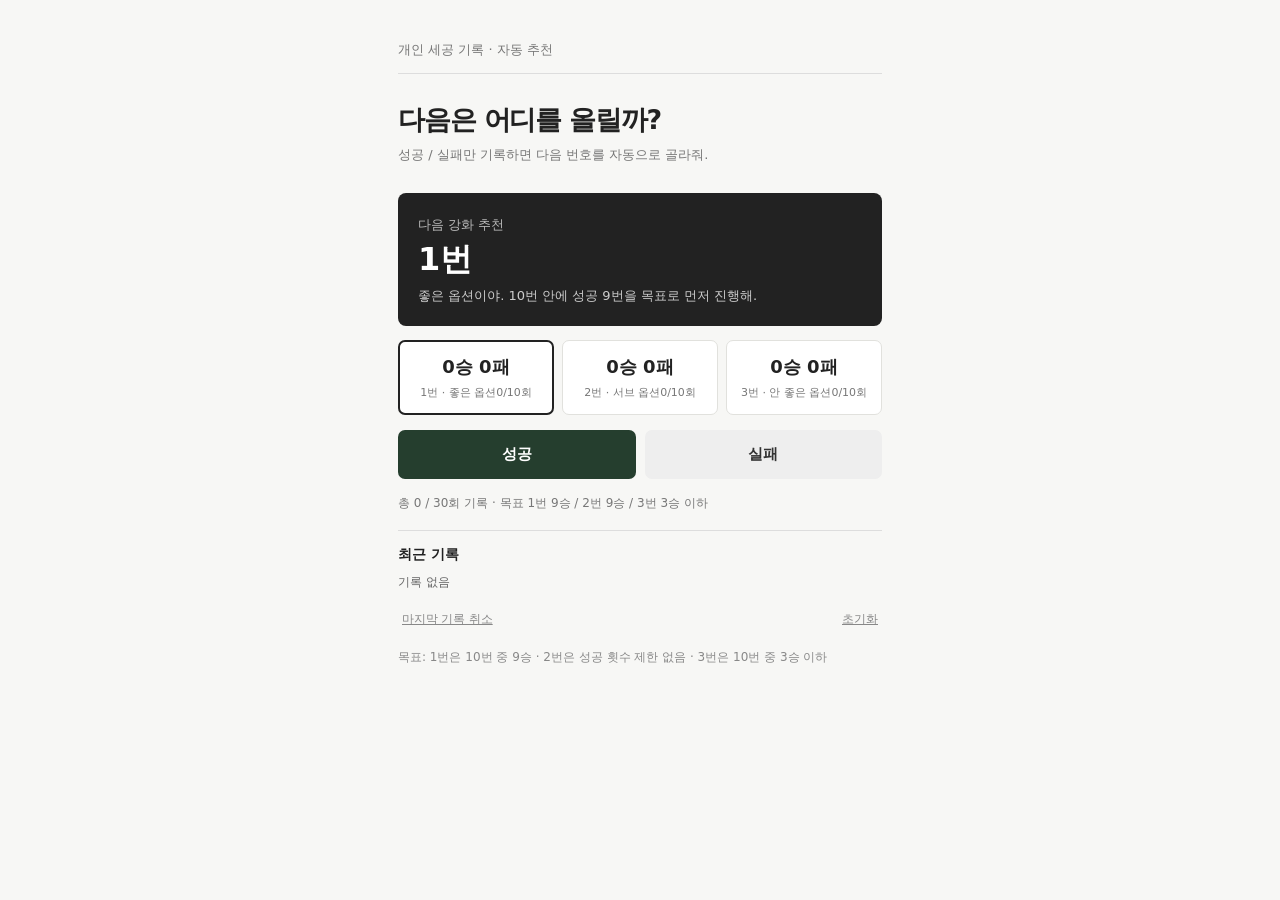
==== commit b6969b13: "Set second stone option to unrestricted target" ====
--- a/index.html
+++ b/index.html
@@ -18,7 +18,7 @@
 <div class="summary" id="summary">총 0회 기록</div>
 <section class="history"><h2>최근 기록</h2><div class="log" id="log">기록 없음</div></section>
 <div class="tools"><button id="undo">마지막 기록 취소</button><button id="reset">초기화</button></div>
-<div class="hint">목표: 1번 9승 이상 · 2번 9승 이상 · 3번 3승 이하 (각 10회)</div>
+<div class="hint">목표: 1번은 10번 중 9승 · 2번은 성공 횟수 제한 없음 · 3번은 10번 중 3승 이하</div>
 </main>
 <script>
 const KEY="stone-auto-priority-v3";
@@ -29,17 +29,14 @@
 function choose(){
  // 1번을 최우선, 달성 후 2번, 마지막으로 3번을 낮게 유지한다.
  if(state.items[0].length<10 && wins(0)<9)return 0;
- if(state.items[1].length<10 && wins(1)<9)return 1;
- if(state.items[2].length<10 && wins(2)>3)return 2;
+ if(state.items[1].length<10)return 1;
  if(state.items[2].length<10)return 2;
- if(state.items[0].length<10)return 0;
- if(state.items[1].length<10)return 1;
  return -1;
 }
 function explain(i){
  if(i<0)return "모든 항목의 10회 기록이 끝났어.";
  if(i===0)return "좋은 옵션이야. 10번 안에 성공 9번을 목표로 먼저 진행해.";
- if(i===1)return "1번 목표를 마쳤어. 이제 서브 옵션을 9승 목표로 진행해.";
+ if(i===1)return "2번은 성공 횟수 제한이 없어. 남은 기회 동안 편하게 기록하면 돼.";
  return wins(2)<=3?"3번은 성공을 더 만들지 말고 실패 쪽으로 관리해.":"3번 성공이 3회를 넘었어. 남은 시도는 실패를 목표로 해.";
 }
 function render(){
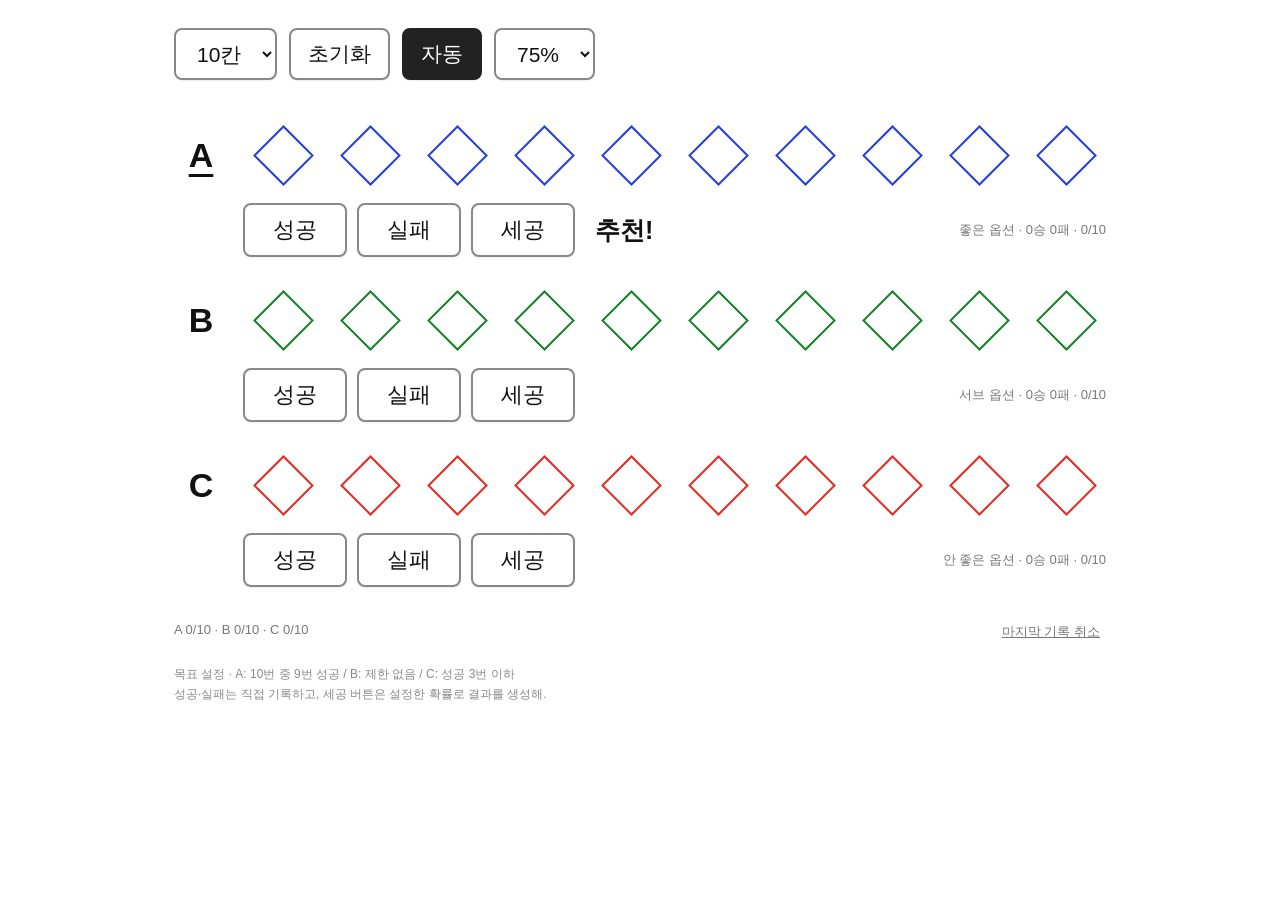
==== commit d1675692: "Rebuild stone tracker to match compact A B C layout" ====
--- a/index.html
+++ b/index.html
@@ -1,59 +1,61 @@
 <!doctype html>
-<html lang="ko">
-<head>
-<meta charset="utf-8">
-<meta name="viewport" content="width=device-width,initial-scale=1">
-<meta name="theme-color" content="#f7f7f5">
-<title>세공 기록</title>
+<html lang="ko"><head><meta charset="utf-8"><meta name="viewport" content="width=device-width,initial-scale=1"><meta name="theme-color" content="#fff">
+<title>세공 도우미</title>
 <style>
-*{box-sizing:border-box}body{margin:0;background:#f7f7f5;color:#222;font:15px/1.5 system-ui,-apple-system,"Noto Sans KR",sans-serif}main{max-width:520px;margin:0 auto;padding:26px 18px 40px}header{font-size:13px;color:#777;border-bottom:1px solid #ddd;padding-bottom:13px}.hero{padding:26px 0 20px}h1{font-size:27px;letter-spacing:-1.2px;margin:0 0 5px}.sub{color:#777;font-size:13px}.recommend{background:#222;color:#fff;border-radius:8px;padding:20px;margin:8px 0 14px}.recommend small{color:#bbb}.recommend strong{display:block;font-size:32px;line-height:1.2;margin:5px 0}.recommend p{font-size:13px;color:#ccc;margin:8px 0 0}.grid{display:grid;grid-template-columns:repeat(3,1fr);gap:8px}.item{background:#fff;border:1px solid #e1e1dd;border-radius:7px;padding:12px 9px;text-align:center}.item b{display:block;font-size:18px}.item span{font-size:11px;color:#777}.item.active{border:2px solid #222;padding:11px 8px}.item.done{background:#ededeb}.actions{display:grid;grid-template-columns:1fr 1fr;gap:9px;margin:15px 0}.actions button{border:0;border-radius:7px;padding:15px;font-size:15px;font-weight:700}.ok{background:#253e2e;color:white}.fail{background:#eee;color:#333}.actions button:disabled{opacity:.3}.summary{font-size:12px;color:#777;margin:10px 0 18px}.history{border-top:1px solid #ddd;padding-top:13px}.history h2{font-size:14px;margin:0 0 8px}.log{font-size:12px;color:#666;max-height:150px;overflow:auto}.log div{padding:5px 0;border-bottom:1px solid #ececea}.tools{display:flex;justify-content:space-between;margin-top:16px}.tools button{background:none;border:0;color:#888;text-decoration:underline;font-size:12px;padding:4px}.hint{font-size:12px;color:#888;margin-top:16px}@media(min-width:600px){main{padding-top:40px}}
-</style>
-</head>
+*{box-sizing:border-box}body{margin:0;background:#fff;color:#111;font-family:Arial,"Noto Sans KR",sans-serif}main{max-width:980px;margin:0 auto;padding:28px 24px 42px}.toolbar{display:flex;gap:12px;align-items:center;flex-wrap:wrap;margin-bottom:54px}select,.toolbtn,.action{font:inherit;background:#fff;border:2px solid #888;border-radius:8px;color:#111;box-shadow:0 1px 2px #00000012}select,.toolbtn{height:52px;padding:0 17px;font-size:21px}.toolbtn{cursor:pointer}.toolbtn.on{background:#222;color:#fff;border-color:#222}.rows{display:grid;gap:42px}.stone-row{display:grid;grid-template-columns:54px 1fr;column-gap:15px;align-items:center}.letter{font-size:34px;font-weight:700;text-align:center}.stones{display:grid;grid-template-columns:repeat(10,minmax(0,1fr));gap:7px;align-items:center}.diamond{width:100%;aspect-ratio:1;max-width:43px;justify-self:center;border:2px solid var(--tone);transform:rotate(45deg);background:#fff;position:relative}.diamond.success{background:var(--tone)}.diamond.failure{background:#fff;position:relative}.diamond.failure:after{content:"";position:absolute;left:45%;top:-3px;width:2px;height:calc(100% + 4px);background:var(--tone);transform:rotate(-90deg)}.row-a{--tone:#253fe0}.row-b{--tone:#168329}.row-c{--tone:#e52b20}.controls{grid-column:2;display:flex;gap:10px;align-items:center;margin-top:26px;flex-wrap:wrap}.action{font-size:22px;padding:10px 22px;min-width:104px;cursor:pointer}.action:active,.toolbtn:active{transform:translateY(1px)}.recommend{font-size:25px;font-weight:800;margin-left:10px}.row-meta{font-size:13px;color:#777;margin-left:auto}.stone-row.active .letter{ text-decoration:underline;text-underline-offset:7px}.stone-row.active .recommend{color:#111}.stone-row.inactive .recommend{display:none}.bottom{display:flex;justify-content:space-between;gap:10px;margin-top:35px;color:#777;font-size:13px}.bottom button{border:0;background:none;color:#777;text-decoration:underline;font-size:13px;cursor:pointer}.hint{margin-top:22px;color:#888;font-size:12px;line-height:1.7}
+@media(max-width:600px){main{padding:20px 12px}.toolbar{gap:7px;margin-bottom:40px}select,.toolbtn{height:43px;padding:0 10px;font-size:16px}.rows{gap:36px}.stone-row{grid-template-columns:28px 1fr;column-gap:8px}.letter{font-size:26px}.stones{gap:5px}.diamond{max-width:25px;border-width:1.5px}.controls{grid-column:2;gap:6px;margin-top:20px}.action{min-width:0;padding:8px 12px;font-size:16px}.recommend{font-size:20px;margin-left:3px}.row-meta{width:100%;margin:2px 0 0}.bottom{margin-top:28px}}
+</style></head>
 <body><main>
-<header>개인 세공 기록 · 자동 추천</header>
-<section class="hero"><h1>다음은 어디를 올릴까?</h1><div class="sub">성공 / 실패만 기록하면 다음 번호를 자동으로 골라줘.</div></section>
-<section class="recommend"><small>다음 강화 추천</small><strong id="next">1번</strong><p id="reason">1번 좋은 옵션을 먼저 목표로 진행해.</p></section>
-<section class="grid" id="items"></section>
-<div class="actions"><button class="ok" id="success">성공</button><button class="fail" id="failure">실패</button></div>
-<div class="summary" id="summary">총 0회 기록</div>
-<section class="history"><h2>최근 기록</h2><div class="log" id="log">기록 없음</div></section>
-<div class="tools"><button id="undo">마지막 기록 취소</button><button id="reset">초기화</button></div>
-<div class="hint">목표: 1번은 10번 중 9승 · 2번은 성공 횟수 제한 없음 · 3번은 10번 중 3승 이하</div>
+<div class="toolbar">
+<select id="slots" aria-label="시도 횟수"><option value="10">10칸</option><option value="8">8칸</option><option value="12">12칸</option></select>
+<button class="toolbtn" id="reset">초기화</button>
+<button class="toolbtn on" id="auto">자동</button>
+<select id="chance" aria-label="성공 확률"><option value="75">75%</option><option value="70">70%</option><option value="65">65%</option><option value="60">60%</option><option value="55">55%</option><option value="50">50%</option><option value="45">45%</option><option value="40">40%</option><option value="35">35%</option><option value="30">30%</option><option value="25">25%</option></select>
+</div>
+<div class="rows" id="rows"></div>
+<div class="bottom"><span id="summary">A 0/10 · B 0/10 · C 0/10</span><button id="undo">마지막 기록 취소</button></div>
+<div class="hint">목표 설정 · A: 10번 중 9번 성공 / B: 제한 없음 / C: 성공 3번 이하<br>성공·실패는 직접 기록하고, 세공 버튼은 설정한 확률로 결과를 생성해.</div>
 </main>
 <script>
-const KEY="stone-auto-priority-v3";
-const labels=["1번 · 좋은 옵션","2번 · 서브 옵션","3번 · 안 좋은 옵션"];
-let state={items:[[],[],[]],history:[]};
+const KEY="stone-visual-tracker-v4",letters=["A","B","C"],labels=["좋은 옵션","서브 옵션","안 좋은 옵션"];
+let state={slots:10,chance:75,auto:true,rows:[[],[],[]],history:[]};
 const $=id=>document.getElementById(id);
-function wins(i){return state.items[i].filter(Boolean).length}
-function choose(){
- // 1번을 최우선, 달성 후 2번, 마지막으로 3번을 낮게 유지한다.
- if(state.items[0].length<10 && wins(0)<9)return 0;
- if(state.items[1].length<10)return 1;
- if(state.items[2].length<10)return 2;
+function wins(i){return state.rows[i].filter(x=>x==="S").length}
+function nextRow(){
+ if(state.rows[0].length<state.slots&&wins(0)<9)return 0;
+ if(state.rows[1].length<state.slots)return 1;
+ if(state.rows[2].length<state.slots)return 2;
+ if(state.rows[0].length<state.slots)return 0;
  return -1;
 }
-function explain(i){
- if(i<0)return "모든 항목의 10회 기록이 끝났어.";
- if(i===0)return "좋은 옵션이야. 10번 안에 성공 9번을 목표로 먼저 진행해.";
- if(i===1)return "2번은 성공 횟수 제한이 없어. 남은 기회 동안 편하게 기록하면 돼.";
- return wins(2)<=3?"3번은 성공을 더 만들지 말고 실패 쪽으로 관리해.":"3번 성공이 3회를 넘었어. 남은 시도는 실패를 목표로 해.";
+function add(i,result){
+ if(i<0||state.rows[i].length>=state.slots)return;
+ if(i===2&&result==="S"&&wins(2)>=3)return;
+ state.rows[i].push(result);state.history.push({i,result});render();
 }
 function render(){
- const i=choose(),total=state.items.reduce((n,a)=>n+a.length,0);
- $("next").textContent=i<0?"완료":(i+1)+"번";
- $("reason").textContent=explain(i);
- $("items").innerHTML=state.items.map((a,n)=>'<div class="item '+(n===i?"active ":"")+(a.length===10?"done":"")+'"><b>'+wins(n)+'승 '+(a.length-wins(n))+'패</b><span>'+labels[n]+'</span><span>'+a.length+'/10회</span></div>').join("");
- $("success").disabled=i<0||state.items[i].length>=10|| (i===2&&wins(2)>=3);
- $("failure").disabled=i<0||state.items[i].length>=10;
- $("summary").textContent="총 "+total+" / 30회 기록 · 목표 1번 9승 / 2번 9승 / 3번 3승 이하";
- $("log").innerHTML=state.history.length?state.history.slice().reverse().slice(0,25).map(h=>'<div>'+(h.i+1)+'번 · '+(h.ok?"성공":"실패")+' · '+h.wins+'승 '+h.losses+'패</div>').join(""):"기록 없음";
+ const current=nextRow();
+ $("rows").innerHTML=letters.map((letter,i)=>{
+ const arr=state.rows[i],w=wins(i),isCurrent=i===current,blocked=i===2&&w>=3;
+ const diamonds=Array.from({length:state.slots},(_,n)=>'<span class="diamond '+(arr[n]==="S"?"success":arr[n]==="F"?"failure":"")+'"></span>').join("");
+ const recommendation=isCurrent?(i===0?"추천!":i===1?"진행 가능":"추천!"):"";
+ return '<section class="stone-row row-'+letter.toLowerCase()+' '+(isCurrent?"active":"inactive")+'"><div class="letter">'+letter+'</div><div class="stones">'+diamonds+'</div><div class="controls"><button class="action" data-act="S" data-row="'+i+'">성공</button><button class="action" data-act="F" data-row="'+i+'">실패</button><button class="action" data-act="R" data-row="'+i+'">세공</button><span class="recommend">'+recommendation+'</span><span class="row-meta">'+labels[i]+' · '+w+'승 '+(arr.length-w)+'패 · '+arr.length+'/'+state.slots+(blocked?" · 성공 제한":"")+'</span></div></section>';
+ }).join("");
+ $("summary").textContent=letters.map((l,i)=>l+" "+state.rows[i].length+"/"+state.slots).join(" · ");
+ $("slots").value=String(state.slots);$("chance").value=String(state.chance);$("auto").classList.toggle("on",state.auto);$("auto").textContent=state.auto?"자동":"수동";
  try{localStorage.setItem(KEY,JSON.stringify(state))}catch(e){}
 }
-function record(ok){const i=choose();if(i<0)return;if(i===2&&ok&&wins(2)>=3)return;state.items[i].push(ok);state.history.push({i,ok,wins:wins(i),losses:state.items[i].length-wins(i)});render()}
-$("success").onclick=()=>record(true);$("failure").onclick=()=>record(false);
-$("undo").onclick=()=>{const h=state.history.pop();if(!h)return;state.items[h.i].pop();render()};
-$("reset").onclick=()=>{if(confirm("기록을 전부 초기화할까?")){state={items:[[],[],[]],history:[]};render()}};
-try{const s=JSON.parse(localStorage.getItem(KEY));if(s&&Array.isArray(s.items)&&s.items.length===3&&Array.isArray(s.history))state=s}catch(e){}
+$("rows").addEventListener("click",e=>{
+ const b=e.target.closest("[data-act]");if(!b)return;
+ let i=Number(b.dataset.row),act=b.dataset.act;
+ if(act==="R"){if(state.auto)i=nextRow();if(i<0)return;add(i,Math.random()*100<state.chance?"S":"F")}
+ else add(i,act);
+});
+$("slots").onchange=()=>{state.slots=Number($("slots").value);state.rows=state.rows.map(a=>a.slice(0,state.slots));state.history=state.history.filter((h)=>state.rows[h.i].length);render()};
+$("chance").onchange=()=>{state.chance=Number($("chance").value);render()};
+$("auto").onclick=()=>{state.auto=!state.auto;render()};
+$("reset").onclick=()=>{if(confirm("모든 세공 기록을 초기화할까?")){state.rows=[[],[],[]];state.history=[];render()}};
+$("undo").onclick=()=>{const h=state.history.pop();if(!h)return;state.rows[h.i].pop();render()};
+try{const saved=JSON.parse(localStorage.getItem(KEY));if(saved&&Array.isArray(saved.rows)&&saved.rows.length===3){state={...state,...saved};state.slots=[8,10,12].includes(state.slots)?state.slots:10;state.rows=state.rows.map(a=>Array.isArray(a)?a.slice(0,state.slots):[]);}}catch(e){}
 render();
 </script></body></html>
